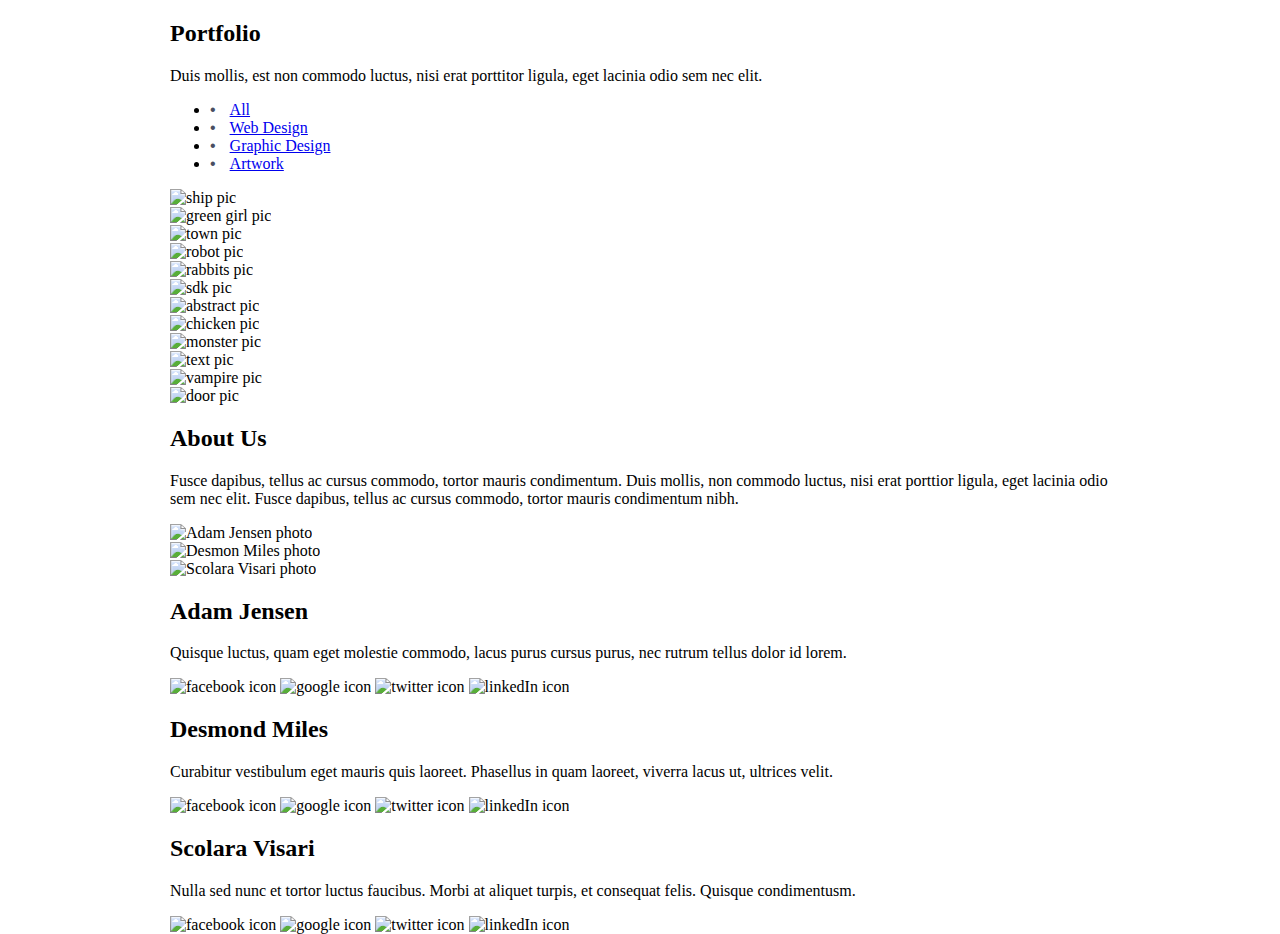
==== index2.html @ 237eff0d "feat:add singolo2 files" ====
<!DOCTYPE html>
<html lang="en">
<head>
    <meta charset="UTF-8">
    <link rel="stylesheet" href="style.css">
    <link rel="stylesheet" href="fonts.css">
    <meta name="viewport" content="width=device-width, initial-scale=1.0">
    <title>Singolo2</title>
</head>
<body>
    <div class="portfolio">
        <div class="wrapper">
            <h2 class="portfolio-h2">Portfolio</h2>
            <p class="portfolio-description">Duis mollis, est non commodo luctus, nisi erat porttitor ligula, eget lacinia odio sem nec elit.</p>
       <nav class="nav-buttoms">
           <ul>
               <li><a class="nav-buttom-all" href="#">All</a></li>
               <li><a class="nav-buttom-web-designe"href="#">Web Design</a></li>
               <li><a class="nav-buttom-graphic-designe" href="#">Graphic Design</a></li>
               <li><a class="nav-buttom-atwork" href="#">Artwork</a></li>
           </ul>
        </nav>    
      
       <div class="container">
           <div><img src="assets/ship.png" alt="ship pic"></div>
           <div><img src="assets/gringirl.png" alt="green girl pic"></div>
           <div><img src="assets/town.png" alt="town pic"></div>
           <div><img src="assets/robot.png" alt="robot pic"></div>
           <div><img src="assets/rabbits.png" alt="rabbits pic"></div>
           <div><img src="assets/sdk.png" alt="sdk pic"></div>
           <div><img src="assets/abstract.png" alt="abstract pic"></div>
           <div><img src="assets/chicken.png" alt="chicken pic"></div>
           <div><img src="assets/monster.png" alt="monster pic"></div>
           <div><img src="assets/text.png" alt="text pic"></div>
           <div><img src="assets/vampire.png" alt="vampire pic"></div>
           <div><img src="assets/door.png" alt="door pic"></div>
           
        </div>
        </div>
    </div>
    <div class="about-us">
        <div class="wrapper">
            <h2 class="about-us-heading">About Us</h2>
            <p class="about-us-description">Fusce dapibus, tellus ac cursus commodo, tortor mauris condimentum. Duis mollis, non commodo luctus, nisi erat porttior ligula, eget lacinia odio sem nec elit. Fusce dapibus, tellus ac cursus commodo, tortor mauris condimentum nibh.</p>
       <div class="about-us-photos">
        <div>
            <img src="assets/adam.png" alt="Adam Jensen photo">
        </div>
        <div>
            <img src="assets/desmond.png" alt="Desmon Miles photo">
        </div>
        <div>
            <img src="assets/scolara.png" alt="Scolara Visari photo">
        </div>
       </div>
       <div class="photos-description">
       <div class="adam-information">
        <h2>Adam Jensen</h2>
        <p class="adam-paragraph">
            Quisque luctus, quam eget molestie commodo, lacus purus cursus
            purus, nec rutrum tellus dolor id lorem.
        </p>
        <img class="social" src="assets/facebook.png" alt="facebook icon">
        <img class="social" src="assets/google.png" alt="google icon">
        <img class="social" src="assets/twitter.png" alt="twitter icon">
        <img class="social" src="assets/linkedIn.png" alt="linkedIn icon">
    </div>
    <div>
        <h2>Desmond Miles</h2>
        <p class="desmon-paragraph">
            Curabitur vestibulum eget mauris quis laoreet. Phasellus in quam
            laoreet, viverra lacus ut, ultrices velit.
        </p>
        <img class="social" src="assets/facebook.png" alt="facebook icon">
        <img class="social" src="assets/google.png" alt="google icon">
        <img class="social" src="assets/twitter.png" alt="twitter icon">
        <img class="social" src="assets/linkedIn.png" alt="linkedIn icon">
    </div>
    <div>
        <h2 class="scolara_h2">Scolara Visari</h2>
        <p class="scolara-paragraph">
            Nulla sed nunc et tortor luctus faucibus. Morbi at aliquet turpis,
            et consequat felis. Quisque condimentusm.
        </p>
        <img class="social" src="assets/facebook.png" alt="facebook icon">
        <img class="social" src="assets/google.png" alt="google icon">
        <img class="social" src="assets/twitter.png" alt="twitter icon">
        <img class="social" src="assets/linkedIn.png" alt="linkedIn icon">
    </div>
</div>
        </div>
    </div>
</body>
</html>
---- style.css ----
body {
    margin: 0 auto;
    padding: 0;
    width: 1020px;
}

header {
    height: 95px;
    border-bottom: 6px solid #323746;
    background-color: #2d303a;
    box-sizing: border-box;
}

.wrapper {
    justify-content: space-between;
    margin: 0 auto;
    width: 940px;
    align-items: center;
    box-sizing: border-box;
}

.header {
    display: flex;
}

.singolo-logo {
    float: left;
    margin-top: 35px;
}

.navigation {
    display: flex;
    float: right;
    width: 400 px;
    margin-top: 23px;
}

.navigation ul {
    display: flex;
    padding: 0;
    justify-content: space-between;
}

.navigation ul li {
    margin-left: 12px;
    float: right;
    list-style-type: none;
}

li:before {
    font-family: 'Montserrat', sans-serif;
    font-weight: 400;
    color: #494e62;
    content: "•";
    padding-right: 14px;
}

li:firs-child::before {
    display: none;
}

.navigation ul li a {
    align-items: center;
    justify-content: center;
    height: 40px;
    font-size: 12px;
    font-family: "Lato";
    letter-spacing: -0.25px;
    text-decoration: none;
    font-family: "Lato",sans-serif;
    font-weight: 400;
    color: white;
}

.navigation li a:hover {
    color: #f06c64;
}

li span {
    color: #494e62;
}

.slider {
    height: 600px;
    background-color: #f06c64;
    border-bottom: 6px solid #ea676b;
    box-sizing: border-box;
}

.slider .arrow-left {
    position: relative;
    margin-right: 0;
    margin-bottom: 230px;
}

.arrow-right {
    position: relative;
    margin-bottom: 230px;
    margin-left: 52px;
}

.iphone-vertical {
    position: relative;
    margin-left: 52px;
    margin-top: 53px;
}

.iphone-horizontal {
    position: relative;
    margin-left: 60px;
    margin-bottom: 124px;
}

.our-services {
    height: 500px;
    background-color: #f2f2f2;
    border-bottom: 6px solid #ffffff;
    box-sizing: border-box;
    align-items: center;
    margin: 0 auto;
}

.grid-services {
    display: grid;
    width: 940px;
    height: 208px;
    margin-top: 44px;
    grid-template-columns: 60px 220px 60px 220px 60px 220px;
    grid-template-rows: 50% 50%;
    grid-column-gap: 20px;
    grid-row-gap: 17px;
}

.services__header-h1 {
   
    margin: 0;
  padding-top: 62px;
  font-family: "Lato",sans-serif;
  font-weight: 700;
  font-size: 30px;
  color: #666d89;
  letter-spacing: -0.95px;
  word-spacing: -2px;
  text-align: left;
}

.services-paragraf {
  margin-top: 18px;
  margin-bottom: 0;
  font-family: "Lato",sans-serif;
  font-weight: 300;
  font-size: 18px;
  letter-spacing: -0.6px;
  word-spacing: -0.5px;
  line-height: 1.7em;
  text-align: left;
  color: #767e9e;
}

.icon-pen {
    grid-column-start: 1;
    grid-row-start: 1;
}

.custom-designe {
    grid-column-start: 2;
    grid-row-start: 1;
}

.icon-bulb {
    grid-column-start: 3;
    grid-row-start: 1;
}

.inovation-ideas {
    grid-column-start: 4;
    grid-row-start: 1;
}

.services__header {
    margin-top: 0;
    margin-bottom: 0;
    font-family: "Lato",sans-serif;
    font-weight: 700;
    font-size: 18px;
    letter-spacing: -0.15px;
    color: #666d89;
}
.services__description {
    width: 219px;
    margin-top: 7px;
    margin-right: 20px;
    font-family: "Lato", sans-serif;
    font-weight: 400;
    font-size: 12px;
    line-height: 1.75em;
    letter-spacing: 0px;
    text-align: j;
    color: #767e9e;
}
---- fonts.css ----
@font-face {
    font-family: "Lato" , sans-serif;
    font-style: normal;
    font-weight: 300;
    font-display: swap;
    src: local("Lato Light"), local("Lato-Light"), url(assets/Lato-Light.ttf) format("truetype");
  }

  @font-face {
    font-family: "Lato", sans-serif;
    font-style: normal;
    font-weight: 400;
    font-display: swap;
    src: local("Lato Regular"), local("Lato-Regular"), url(assets/Lato-Regular.ttf) format("truetype");
  }

  @font-face {
    font-family: "Lato", sans-serif;
    font-style: normal;
    font-weight: 700;
    font-display: swap;
    src: local("Lato Bold"), local("Lato-Bold"), url(assets/Lato-Bold.ttf) format("truetype");
  }

  @font-face {
    font-family: "Lato", sans-serif;
    font-style: normal;
    font-weight: 900;
    font-display: swap;
    src: local("Lato Black"), local("Lato-Black"), url(assets/Lato-Black.ttf) format("truetype");
  }
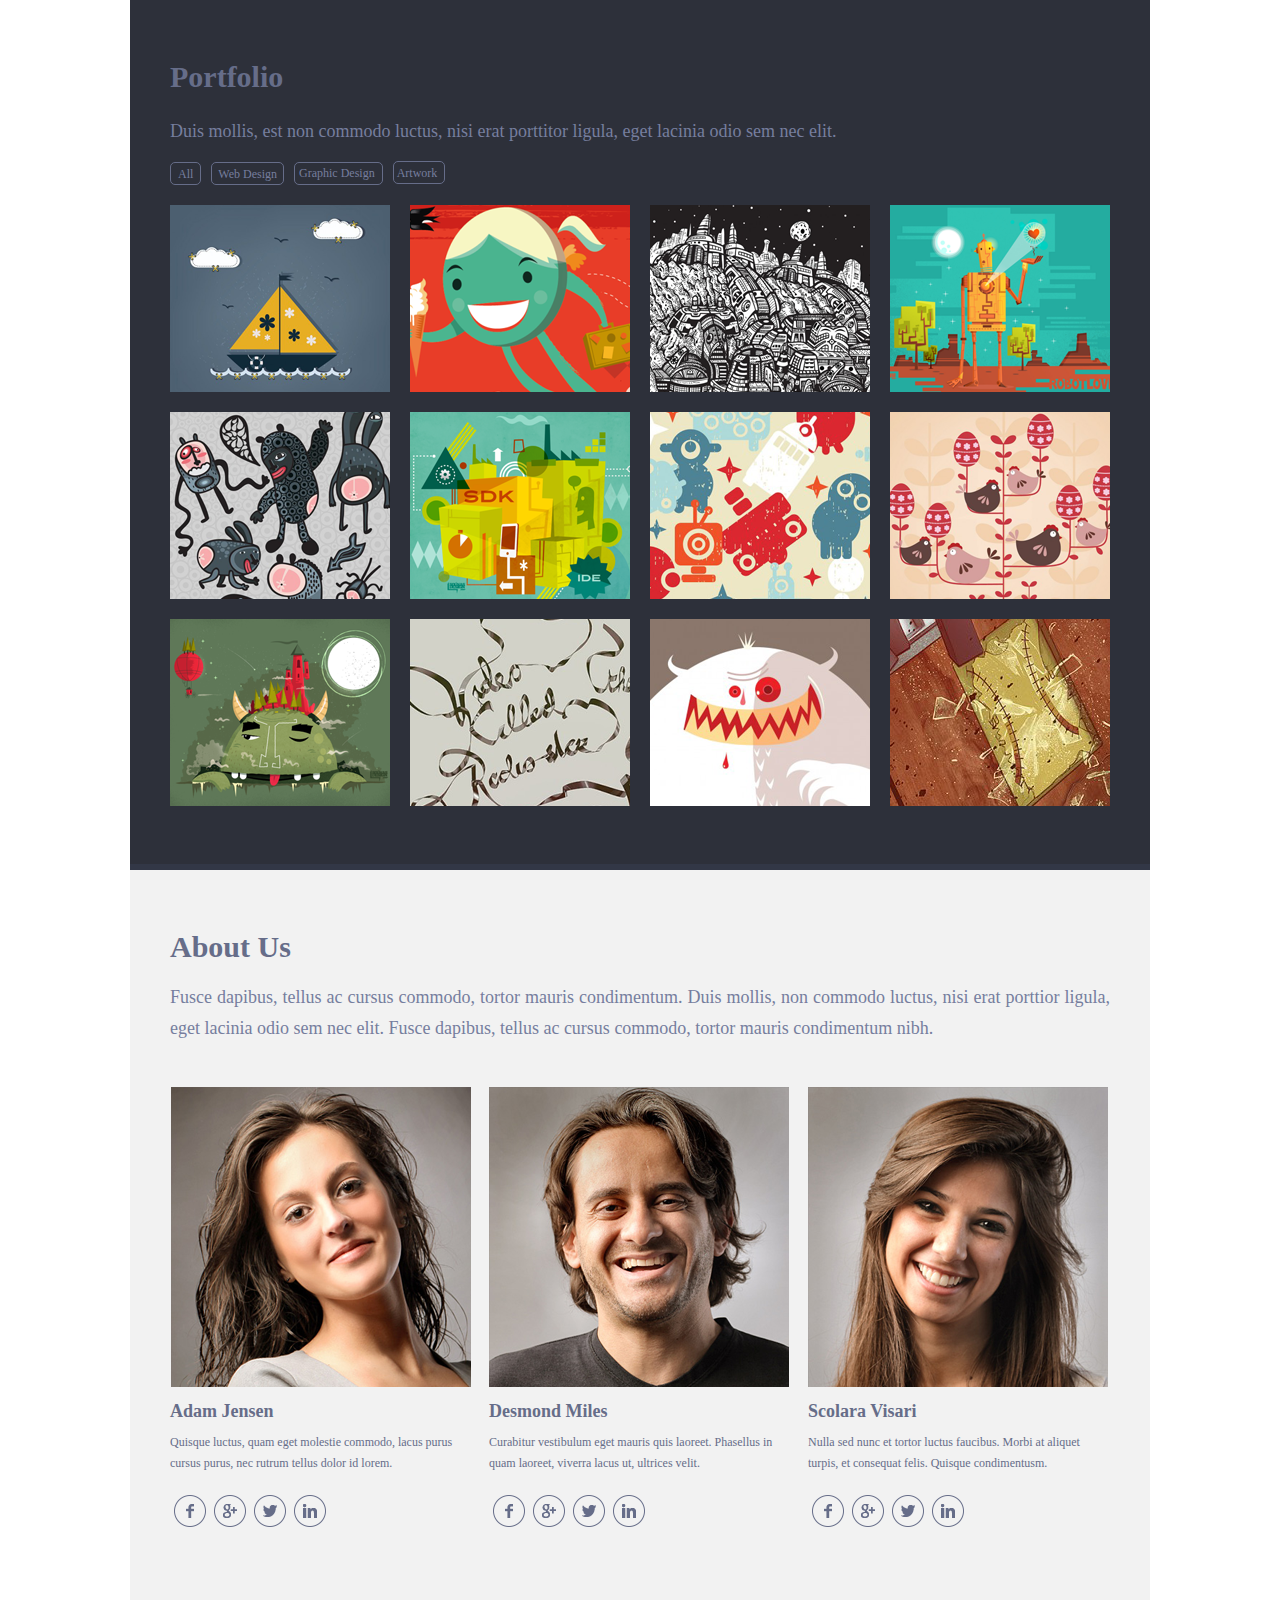
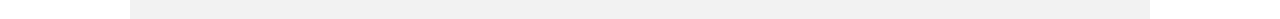
==== commit c3823164: "refactor:change css links" ====
--- a/index2.html
+++ b/index2.html
@@ -2,7 +2,7 @@
 <html lang="en">
 <head>
     <meta charset="UTF-8">
-    <link rel="stylesheet" href="style.css">
+    <link rel="stylesheet" href="style2.css">
     <link rel="stylesheet" href="fonts.css">
     <meta name="viewport" content="width=device-width, initial-scale=1.0">
     <title>Singolo2</title>
@@ -22,18 +22,18 @@
         </nav>    
       
        <div class="container">
-           <div><img src="assets/ship.png" alt="ship pic"></div>
-           <div><img src="assets/gringirl.png" alt="green girl pic"></div>
-           <div><img src="assets/town.png" alt="town pic"></div>
-           <div><img src="assets/robot.png" alt="robot pic"></div>
-           <div><img src="assets/rabbits.png" alt="rabbits pic"></div>
-           <div><img src="assets/sdk.png" alt="sdk pic"></div>
-           <div><img src="assets/abstract.png" alt="abstract pic"></div>
-           <div><img src="assets/chicken.png" alt="chicken pic"></div>
-           <div><img src="assets/monster.png" alt="monster pic"></div>
-           <div><img src="assets/text.png" alt="text pic"></div>
-           <div><img src="assets/vampire.png" alt="vampire pic"></div>
-           <div><img src="assets/door.png" alt="door pic"></div>
+           <div><img src="assets2/ship.png" alt="ship pic"></div>
+           <div><img src="assets2/gringirl.png" alt="green girl pic"></div>
+           <div><img src="assets2/town.png" alt="town pic"></div>
+           <div><img src="assets2/robot.png" alt="robot pic"></div>
+           <div><img src="assets2/rabbits.png" alt="rabbits pic"></div>
+           <div><img src="assets2/sdk.png" alt="sdk pic"></div>
+           <div><img src="assets2/abstract.png" alt="abstract pic"></div>
+           <div><img src="assets2/chicken.png" alt="chicken pic"></div>
+           <div><img src="assets2/monster.png" alt="monster pic"></div>
+           <div><img src="assets2/text.png" alt="text pic"></div>
+           <div><img src="assets2/vampire.png" alt="vampire pic"></div>
+           <div><img src="assets2/door.png" alt="door pic"></div>
            
         </div>
         </div>
@@ -44,13 +44,13 @@
             <p class="about-us-description">Fusce dapibus, tellus ac cursus commodo, tortor mauris condimentum. Duis mollis, non commodo luctus, nisi erat porttior ligula, eget lacinia odio sem nec elit. Fusce dapibus, tellus ac cursus commodo, tortor mauris condimentum nibh.</p>
        <div class="about-us-photos">
         <div>
-            <img src="assets/adam.png" alt="Adam Jensen photo">
+            <img src="assets2/adam.png" alt="Adam Jensen photo">
         </div>
         <div>
-            <img src="assets/desmond.png" alt="Desmon Miles photo">
+            <img src="assets2/desmond.png" alt="Desmon Miles photo">
         </div>
         <div>
-            <img src="assets/scolara.png" alt="Scolara Visari photo">
+            <img src="assets2/scolara.png" alt="Scolara Visari photo">
         </div>
        </div>
        <div class="photos-description">
@@ -60,10 +60,10 @@
             Quisque luctus, quam eget molestie commodo, lacus purus cursus
             purus, nec rutrum tellus dolor id lorem.
         </p>
-        <img class="social" src="assets/facebook.png" alt="facebook icon">
-        <img class="social" src="assets/google.png" alt="google icon">
-        <img class="social" src="assets/twitter.png" alt="twitter icon">
-        <img class="social" src="assets/linkedIn.png" alt="linkedIn icon">
+        <img class="social" src="assets2/facebook.png" alt="facebook icon">
+        <img class="social" src="assets2/google.png" alt="google icon">
+        <img class="social" src="assets2/twitter.png" alt="twitter icon">
+        <img class="social" src="assets2/linkedIn.png" alt="linkedIn icon">
     </div>
     <div>
         <h2>Desmond Miles</h2>
@@ -71,10 +71,10 @@
             Curabitur vestibulum eget mauris quis laoreet. Phasellus in quam
             laoreet, viverra lacus ut, ultrices velit.
         </p>
-        <img class="social" src="assets/facebook.png" alt="facebook icon">
-        <img class="social" src="assets/google.png" alt="google icon">
-        <img class="social" src="assets/twitter.png" alt="twitter icon">
-        <img class="social" src="assets/linkedIn.png" alt="linkedIn icon">
+        <img class="social" src="assets2/facebook.png" alt="facebook icon">
+        <img class="social" src="assets2/google.png" alt="google icon">
+        <img class="social" src="assets2/twitter.png" alt="twitter icon">
+        <img class="social" src="assets2/linkedIn.png" alt="linkedIn icon">
     </div>
     <div>
         <h2 class="scolara_h2">Scolara Visari</h2>
@@ -82,10 +82,10 @@
             Nulla sed nunc et tortor luctus faucibus. Morbi at aliquet turpis,
             et consequat felis. Quisque condimentusm.
         </p>
-        <img class="social" src="assets/facebook.png" alt="facebook icon">
-        <img class="social" src="assets/google.png" alt="google icon">
-        <img class="social" src="assets/twitter.png" alt="twitter icon">
-        <img class="social" src="assets/linkedIn.png" alt="linkedIn icon">
+        <img class="social" src="assets2/facebook.png" alt="facebook icon">
+        <img class="social" src="assets2/google.png" alt="google icon">
+        <img class="social" src="assets2/twitter.png" alt="twitter icon">
+        <img class="social" src="assets2/linkedIn.png" alt="linkedIn icon">
     </div>
 </div>
         </div>
--- a/style2.css
+++ b/style2.css
@@ -0,0 +1,174 @@
+body{
+    margin: 0 auto;
+    padding: 0;
+    width: 1020px;
+}
+.wrapper{
+    width: 940px;
+    margin: 0 auto;
+    display: block;
+
+  
+}
+.portfolio{
+    max-width: 1020px;
+    height: 864px;
+    background-color: #2d303a;
+    border-bottom: 6px solid #323746;
+    margin: 0 auto;
+}
+.about-us{
+    max-width: 1020px;
+    height: 749px;
+    background-color: #f2f2f2;;
+    border-bottom: 6px ssolid  #ffffff;
+    margin: 0 auto;
+}
+.portfolio-h2{
+    margin:0;
+    padding-top: 60px;
+    font-size: 30px;
+    font-weight: 900;
+    font-family: "Lato";
+    text-align: left;
+    color: #666d89;
+}
+.portfolio-description{
+    font-family: "Lato";
+    font-size: 18px;
+    font-weight: 300;
+    color: #767e9e;
+    text-align: left;
+    margin-top: 22px;
+    margin-bottom: 0;
+}
+.nav-buttoms ul{
+    display: flex;
+    width: 300px;
+    padding-left: 0;
+    margin-top: 15px;
+    margin-bottom: 20px;
+   
+
+}
+.nav-buttoms ul li{
+    display:inline-block;
+ 
+}
+.nav-buttoms ul li a{
+    display: flex;
+    text-decoration: none;
+    font-family: "Lato";
+    font-size: 12px;
+    font-weight: 400;
+    color: #767e9e;
+    justify-content: center;
+    align-items: center;
+    float: left;
+    border: 1px solid #666d89;
+    border-radius: 5px;
+    padding: 0;
+    margin-right: 10px;
+    margin-left: 0;
+}
+
+.nav-buttoms ul li a.nav-buttom-all{
+    padding:4px 7px 2px 7px;
+}
+.nav-buttoms ul li a.nav-buttom-all:hover{
+    color: #dedede;
+}
+.nav-buttoms ul li a.nav-buttom-web-designe{
+    padding: 4px 6px 2px 6px;
+}
+.nav-buttoms ul li a.nav-buttom-graphic-designe{
+    padding: 3px 7px 3px 4px;
+}
+.nav-buttoms ul li a.nav-buttom-atwork{
+    padding: 4px 6.5px 2px 3px;
+    margin-top: -1px;
+}
+.nav-buttoms :hover{
+        color: #dedede;
+        border-color: #dedede;
+        cursor: pointer;
+    }
+
+.container{
+    display: grid;
+    max-height: 620px;
+    grid-template-rows: repeat (3, 190px);
+    grid-row-gap: 16px;
+    grid-template-columns: repeat(4,220px);
+    grid-column-gap: 20px;
+    overflow: hidden;
+}
+.about-us-heading{
+    font-family: "Lato";
+    font-size: 30px;
+    font-weight: 900;
+    color: #666d89;
+    margin: 0;
+    padding-top: 60px;
+}
+.about-us-description{
+    font-family: "Lato";
+    font-size: 18px;
+    font-weight: 300;
+    color: #767e9e;
+    text-align: left;
+    margin-top: 18px;
+    text-align: justify;
+    line-height: 1.7em;
+   
+}
+.about-us-photos{
+    display: grid;
+    grid-template-columns: repeat(3, 300px);
+    grid-template-rows: 300px;
+    grid-column-gap: 19px;
+    margin-top: 44px;
+
+}
+.photos-description{
+    display: grid;
+    grid-template-columns:repeat(3, 300px);
+    grid-template-rows: repeat(3, 35px);
+    grid-column-gap: 19px;
+ 
+
+}
+h2{
+    font-family: "Lato";
+    font-weight: 900;
+    font-size: 18px;
+    color: #666d89;
+    text-align: left;
+    margin-top: 14px;
+    margin-bottom: 0;
+}
+p{
+    grid-row-start: 2;
+    font-family: "Lato";
+    font-weight: 400;
+    font-size: 12px;
+    text-align: left;
+    color: #666d89;
+    line-height: 1.7em;
+    margin-top: 10px;
+    
+}
+p .adam-paragraph{
+    letter-spacing: -0.06px;
+}
+.social{
+    grid-row-start: 3;
+    margin-top: 10px;
+    cursor: pointer;
+    margin-left: 4px;
+
+}
+.social:hover{
+    background-color:rgba(70,68,105,60%);
+    border-radius: 20px;
+}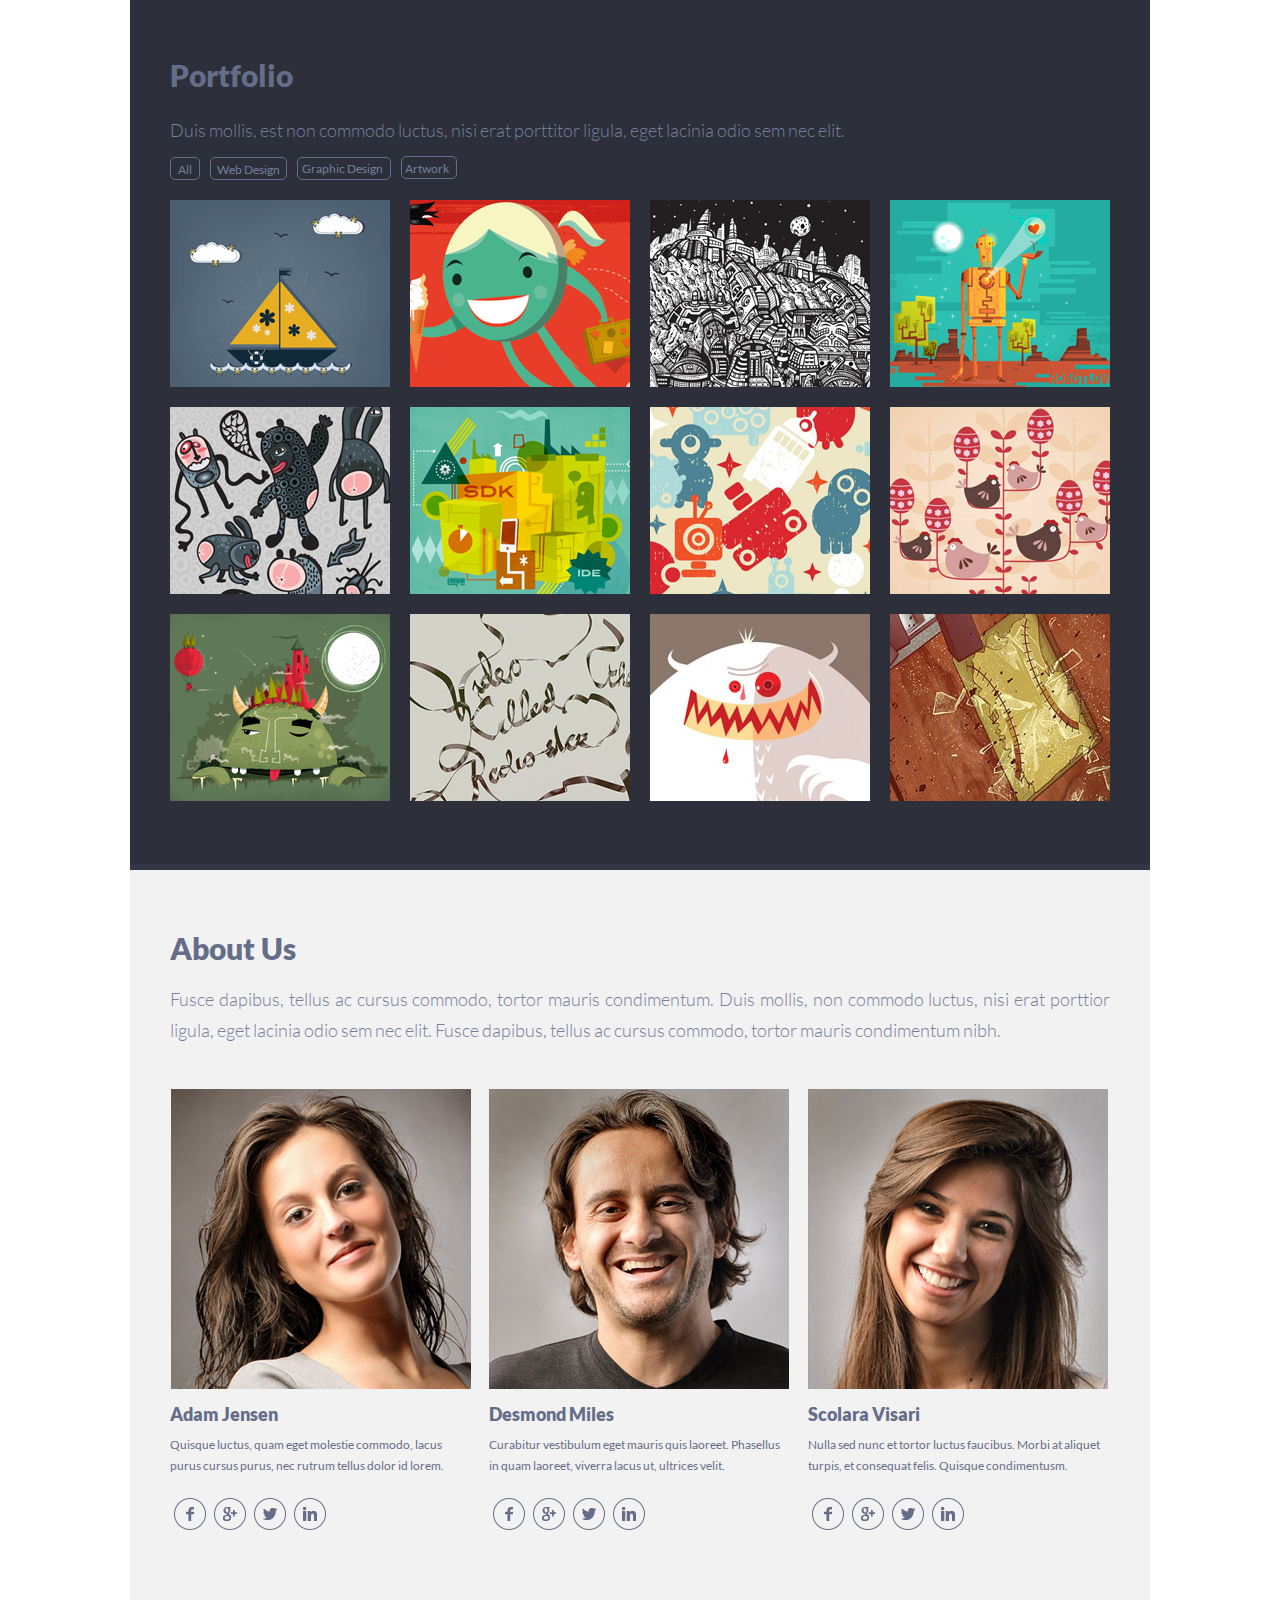
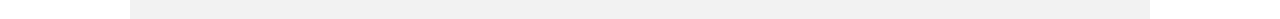
==== commit 86099fb7: "feat:add singolo3 files" ====
--- a/index2.html
+++ b/index2.html
@@ -3,7 +3,7 @@
 <head>
     <meta charset="UTF-8">
     <link rel="stylesheet" href="style2.css">
-    <link rel="stylesheet" href="fonts.css">
+    <link rel="stylesheet" href="fonts2.css">
     <meta name="viewport" content="width=device-width, initial-scale=1.0">
     <title>Singolo2</title>
 </head>
--- a/style2.css
+++ b/style2.css
@@ -26,7 +26,7 @@
 }
 .portfolio-h2{
     margin:0;
-    padding-top: 60px;
+    padding-top: 57px;
     font-size: 30px;
     font-weight: 900;
     font-family: "Lato";
@@ -46,7 +46,7 @@
     display: flex;
     width: 300px;
     padding-left: 0;
-    margin-top: 15px;
+    margin-top: 11px;
     margin-bottom: 20px;
    
 
--- a/fonts2.css
+++ b/fonts2.css
@@ -0,0 +1,31 @@
+@font-face {
+    font-family: "Lato";
+    font-style: normal;
+    font-weight: 300;
+    font-display: swap;
+    src: local("Lato Light"), local("Lato-Light"), url(assets/Lato-Light.ttf) format("truetype");
+  }
+
+  @font-face {
+    font-family: "Lato";
+    font-style: normal;
+    font-weight: 400;
+    font-display: swap;
+    src: local("Lato Regular"), local("Lato-Regular"), url(assets/Lato-Regular.ttf) format("truetype");
+  }
+
+  @font-face {
+    font-family: "Lato";
+    font-style: normal;
+    font-weight: 700;
+    font-display: swap;
+    src: local("Lato Bold"), local("Lato-Bold"), url(assets/Lato-Bold.ttf) format("truetype");
+  }
+
+  @font-face {
+    font-family: "Lato";
+    font-style: normal;
+    font-weight: 900;
+    font-display: swap;
+    src: local("Lato Black"), local("Lato-Black"), url(assets/Lato-Black.ttf) format("truetype");
+  }
